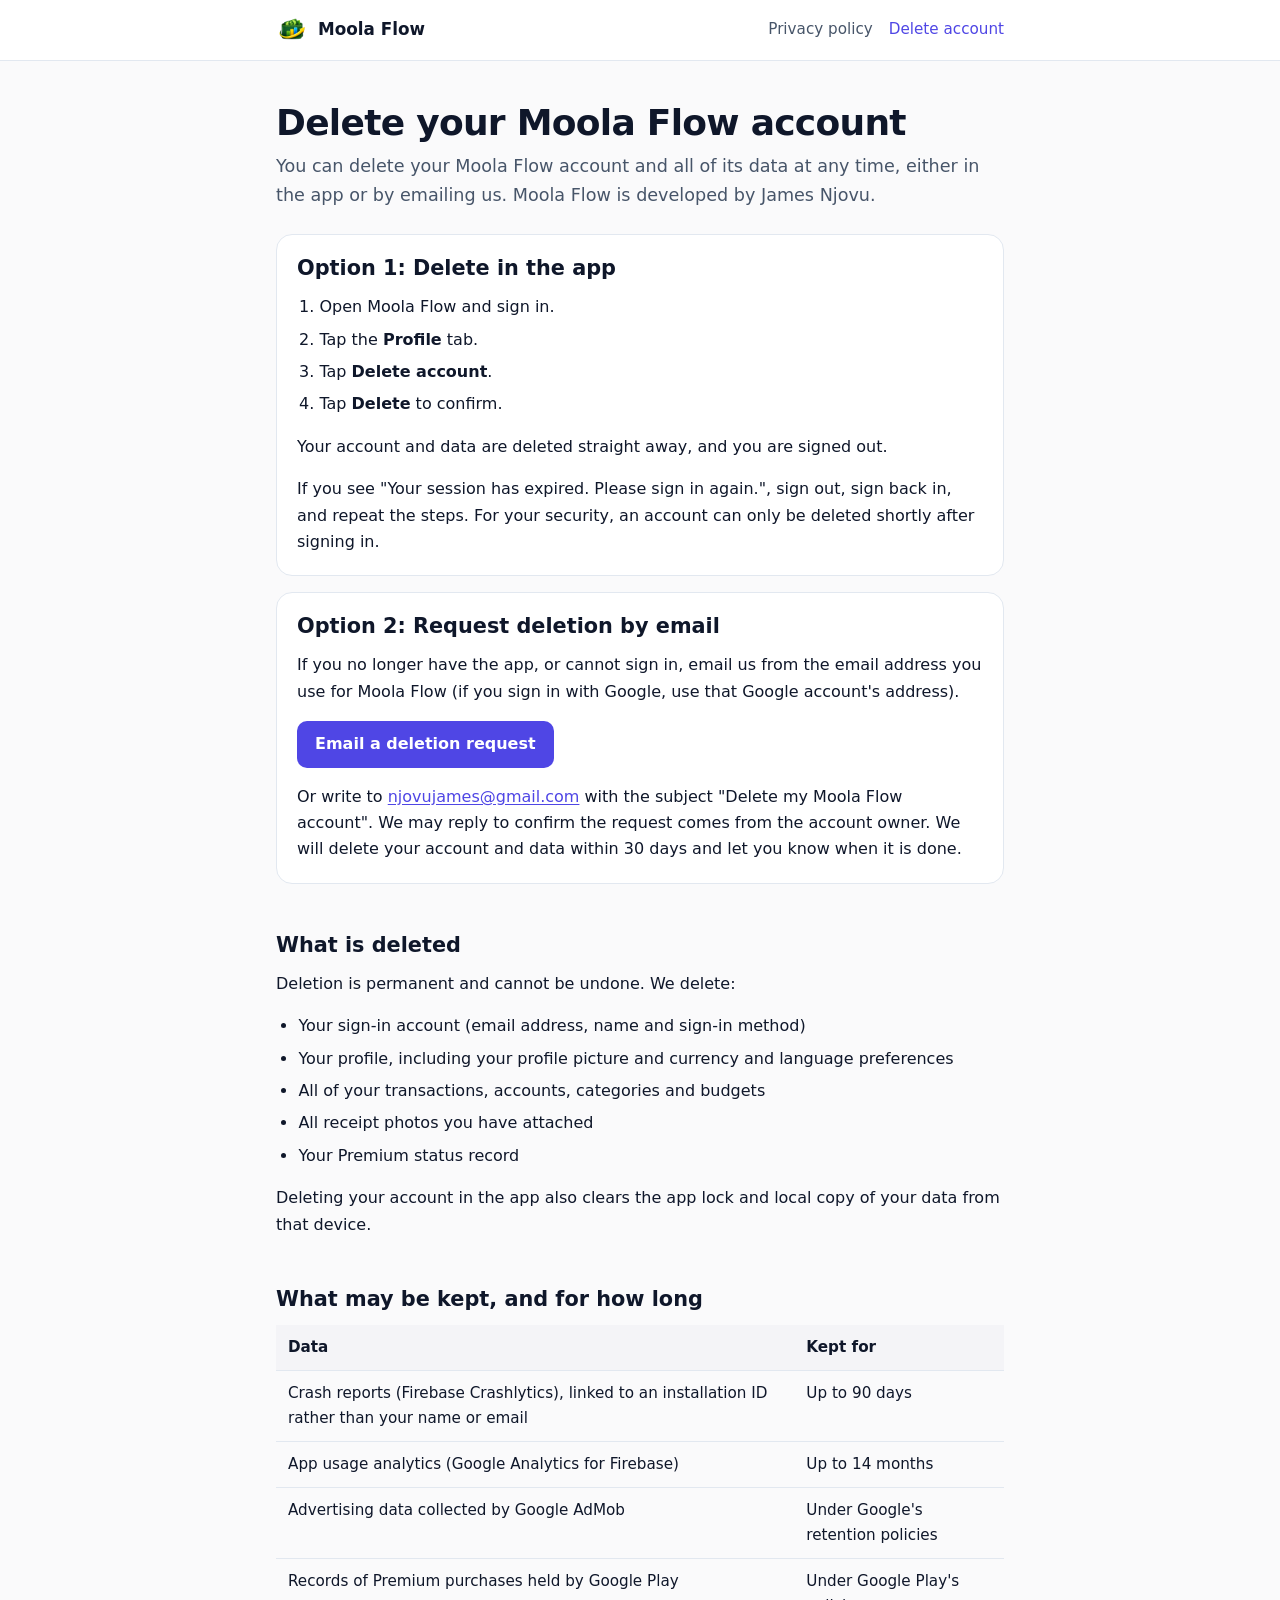
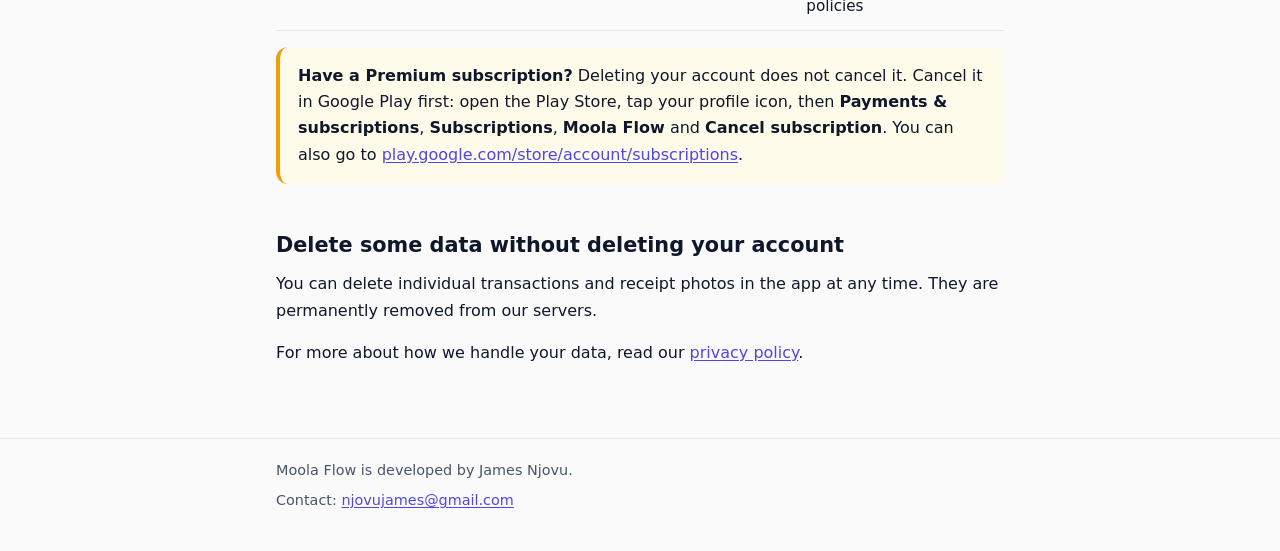
==== delete-account/index.html @ 63647f9d "Add privacy policy and account deletion pages Static pages for the Moola Flow Play Store listing: pr" ====
<!doctype html>
<html lang="en">
<head>
  <meta charset="utf-8">
  <meta name="viewport" content="width=device-width, initial-scale=1">
  <title>Delete Your Account | Moola Flow</title>
  <meta name="description" content="How to delete your Moola Flow account and data, in the app or by email, and what is deleted.">
  <link rel="icon" type="image/png" href="../favicon.png">
  <link rel="stylesheet" href="../assets/style.css">
</head>
<body>
  <a class="skip-link" href="#main">Skip to content</a>
  <header class="site-header">
    <div class="inner">
      <a class="brand" href="../">
        <img src="../assets/icon-192.png" alt="" width="32" height="32">
        Moola Flow
      </a>
      <nav class="site-nav" aria-label="Main">
        <a href="../privacy-policy/">Privacy policy</a>
        <a href="./" aria-current="page">Delete account</a>
      </nav>
    </div>
  </header>

  <main id="main">
    <h1>Delete your Moola Flow account</h1>
    <p class="lede">You can delete your Moola Flow account and all of its data at any time, either in the app or by emailing us. Moola Flow is developed by James Njovu.</p>

    <div class="card">
      <h2 id="in-app">Option 1: Delete in the app</h2>
      <ol>
        <li>Open Moola Flow and sign in.</li>
        <li>Tap the <strong>Profile</strong> tab.</li>
        <li>Tap <strong>Delete account</strong>.</li>
        <li>Tap <strong>Delete</strong> to confirm.</li>
      </ol>
      <p>Your account and data are deleted straight away, and you are signed out.</p>
      <p>If you see "Your session has expired. Please sign in again.", sign out, sign back in, and repeat the steps. For your security, an account can only be deleted shortly after signing in.</p>
    </div>

    <div class="card">
      <h2 id="by-email">Option 2: Request deletion by email</h2>
      <p>If you no longer have the app, or cannot sign in, email us from the email address you use for Moola Flow (if you sign in with Google, use that Google account's address).</p>
      <p><a class="button" href="mailto:njovujames@gmail.com?subject=Delete%20my%20Moola%20Flow%20account&amp;body=Please%20delete%20my%20Moola%20Flow%20account%20and%20all%20of%20its%20data.%0A%0AAccount%20email%3A%20">Email a deletion request</a></p>
      <p>Or write to <a href="mailto:njovujames@gmail.com">njovujames@gmail.com</a> with the subject "Delete my Moola Flow account". We may reply to confirm the request comes from the account owner. We will delete your account and data within 30 days and let you know when it is done.</p>
    </div>

    <h2 id="deleted">What is deleted</h2>
    <p>Deletion is permanent and cannot be undone. We delete:</p>
    <ul>
      <li>Your sign-in account (email address, name and sign-in method)</li>
      <li>Your profile, including your profile picture and currency and language preferences</li>
      <li>All of your transactions, accounts, categories and budgets</li>
      <li>All receipt photos you have attached</li>
      <li>Your Premium status record</li>
    </ul>
    <p>Deleting your account in the app also clears the app lock and local copy of your data from that device.</p>

    <h2 id="kept">What may be kept, and for how long</h2>
    <div class="table-wrap">
      <table>
        <thead>
          <tr>
            <th scope="col">Data</th>
            <th scope="col">Kept for</th>
          </tr>
        </thead>
        <tbody>
          <tr>
            <td>Crash reports (Firebase Crashlytics), linked to an installation ID rather than your name or email</td>
            <td>Up to 90 days</td>
          </tr>
          <tr>
            <td>App usage analytics (Google Analytics for Firebase)</td>
            <td>Up to 14 months</td>
          </tr>
          <tr>
            <td>Advertising data collected by Google AdMob</td>
            <td>Under Google's retention policies</td>
          </tr>
          <tr>
            <td>Records of Premium purchases held by Google Play</td>
            <td>Under Google Play's policies</td>
          </tr>
        </tbody>
      </table>
    </div>

    <div class="callout warning">
      <p><strong>Have a Premium subscription?</strong> Deleting your account does not cancel it. Cancel it in Google Play first: open the Play Store, tap your profile icon, then <strong>Payments &amp; subscriptions</strong>, <strong>Subscriptions</strong>, <strong>Moola Flow</strong> and <strong>Cancel subscription</strong>. You can also go to <a href="https://play.google.com/store/account/subscriptions">play.google.com/store/account/subscriptions</a>.</p>
    </div>

    <h2 id="partial">Delete some data without deleting your account</h2>
    <p>You can delete individual transactions and receipt photos in the app at any time. They are permanently removed from our servers.</p>

    <p>For more about how we handle your data, read our <a href="../privacy-policy/">privacy policy</a>.</p>
  </main>

  <footer class="site-footer">
    <div class="inner">
      <p>Moola Flow is developed by James Njovu.</p>
      <p>Contact: <a href="mailto:njovujames@gmail.com">njovujames@gmail.com</a></p>
    </div>
  </footer>
</body>
</html>
---- assets/style.css ----
/* Moola Flow pages: colours mirror lib/core/constants/app_colors.dart in the app. */
:root {
  --primary: #4f46e5;
  --primary-strong: #3730a3;
  --primary-soft: #eef2ff;
  --warning-soft: #fffbeb;
  --warning-border: #f59e0b;
  --bg: #fafafb;
  --surface: #ffffff;
  --surface-2: #f4f4f7;
  --text: #0f172a;
  --text-2: #475569;
  --border: #e2e8f0;
  color-scheme: light;
}

@media (prefers-color-scheme: dark) {
  :root {
    --primary: #818cf8;
    --primary-strong: #a5b4fc;
    --primary-soft: #1e1b4b;
    --warning-soft: #3a2a0a;
    --warning-border: #f59e0b;
    --bg: #0a0a0f;
    --surface: #16161d;
    --surface-2: #1f1f28;
    --text: #f8fafc;
    --text-2: #a1a1b5;
    --border: #27272f;
    color-scheme: dark;
  }
}

*,
*::before,
*::after {
  box-sizing: border-box;
}

html {
  -webkit-text-size-adjust: 100%;
}

body {
  margin: 0;
  background: var(--bg);
  color: var(--text);
  font-family: "Inter", system-ui, -apple-system, "Segoe UI", Roboto, "Helvetica Neue", Arial, sans-serif;
  font-size: 1rem;
  line-height: 1.65;
}

a {
  color: var(--primary);
  text-underline-offset: 2px;
}

a:hover {
  color: var(--primary-strong);
}

a:focus-visible {
  outline: 2px solid var(--primary);
  outline-offset: 2px;
  border-radius: 4px;
}

.skip-link {
  position: absolute;
  left: -9999px;
}

.skip-link:focus {
  left: 16px;
  top: 16px;
  padding: 8px 12px;
  background: var(--surface);
  border: 1px solid var(--border);
  border-radius: 8px;
  z-index: 10;
}

.site-header {
  border-bottom: 1px solid var(--border);
  background: var(--surface);
}

.site-header .inner,
main,
.site-footer .inner {
  max-width: 760px;
  margin: 0 auto;
  padding-left: 16px;
  padding-right: 16px;
}

.site-header .inner {
  display: flex;
  align-items: center;
  justify-content: space-between;
  gap: 16px;
  flex-wrap: wrap;
  padding-top: 14px;
  padding-bottom: 14px;
}

.brand {
  display: inline-flex;
  align-items: center;
  gap: 10px;
  color: var(--text);
  font-weight: 700;
  font-size: 1.05rem;
  text-decoration: none;
}

.brand img {
  width: 32px;
  height: 32px;
  border-radius: 8px;
}

.site-nav {
  display: flex;
  gap: 16px;
  font-size: 0.95rem;
}

.site-nav a {
  color: var(--text-2);
  text-decoration: none;
}

.site-nav a:hover,
.site-nav a[aria-current="page"] {
  color: var(--primary);
}

main {
  padding-top: 40px;
  padding-bottom: 56px;
}

h1 {
  font-size: clamp(1.75rem, 5vw, 2.25rem);
  line-height: 1.2;
  letter-spacing: -0.02em;
  margin: 0 0 8px;
}

h2 {
  font-size: 1.3rem;
  line-height: 1.3;
  margin: 40px 0 12px;
  padding-top: 8px;
}

h3 {
  font-size: 1.05rem;
  margin: 24px 0 8px;
}

p,
ul,
ol {
  margin: 0 0 16px;
}

ul,
ol {
  padding-left: 1.4rem;
}

li {
  margin-bottom: 6px;
}

.lede {
  color: var(--text-2);
  font-size: 1.1rem;
  margin-bottom: 24px;
}

.meta {
  color: var(--text-2);
  font-size: 0.9rem;
  margin-bottom: 24px;
}

.card {
  background: var(--surface);
  border: 1px solid var(--border);
  border-radius: 16px;
  padding: 20px;
  margin: 0 0 16px;
}

.card h2,
.card h3 {
  margin-top: 0;
  padding-top: 0;
}

.card > :last-child {
  margin-bottom: 0;
}

.callout {
  background: var(--primary-soft);
  border-radius: 12px;
  padding: 16px 18px;
  margin: 0 0 24px;
}

.callout > :last-child {
  margin-bottom: 0;
}

.callout.warning {
  background: var(--warning-soft);
  border-left: 4px solid var(--warning-border);
}

.button {
  display: inline-block;
  background: var(--primary);
  color: #ffffff;
  font-weight: 600;
  text-decoration: none;
  padding: 10px 18px;
  border-radius: 10px;
}

.button:hover {
  background: var(--primary-strong);
  color: #ffffff;
}

@media (prefers-color-scheme: dark) {
  .button,
  .button:hover {
    color: #0a0a0f;
  }
}

.toc {
  background: var(--surface-2);
  border-radius: 12px;
  padding: 16px 18px;
  margin: 0 0 8px;
}

.toc ol {
  margin: 8px 0 0;
}

.toc li {
  margin-bottom: 2px;
}

.table-wrap {
  overflow-x: auto;
  margin: 0 0 16px;
}

table {
  width: 100%;
  border-collapse: collapse;
  font-size: 0.95rem;
}

th,
td {
  text-align: left;
  vertical-align: top;
  padding: 10px 12px;
  border-bottom: 1px solid var(--border);
}

th {
  background: var(--surface-2);
  font-weight: 600;
}

.link-grid {
  display: grid;
  gap: 16px;
  grid-template-columns: repeat(auto-fit, minmax(240px, 1fr));
  margin-top: 24px;
}

.link-grid a.card {
  display: block;
  color: var(--text);
  text-decoration: none;
  margin: 0;
}

.link-grid a.card:hover {
  border-color: var(--primary);
}

.link-grid a.card strong {
  display: block;
  color: var(--primary);
  font-size: 1.05rem;
  margin-bottom: 4px;
}

.link-grid a.card span {
  color: var(--text-2);
}

.site-footer {
  border-top: 1px solid var(--border);
  color: var(--text-2);
  font-size: 0.9rem;
}

.site-footer .inner {
  padding-top: 20px;
  padding-bottom: 32px;
}

.site-footer p {
  margin: 0 0 6px;
}
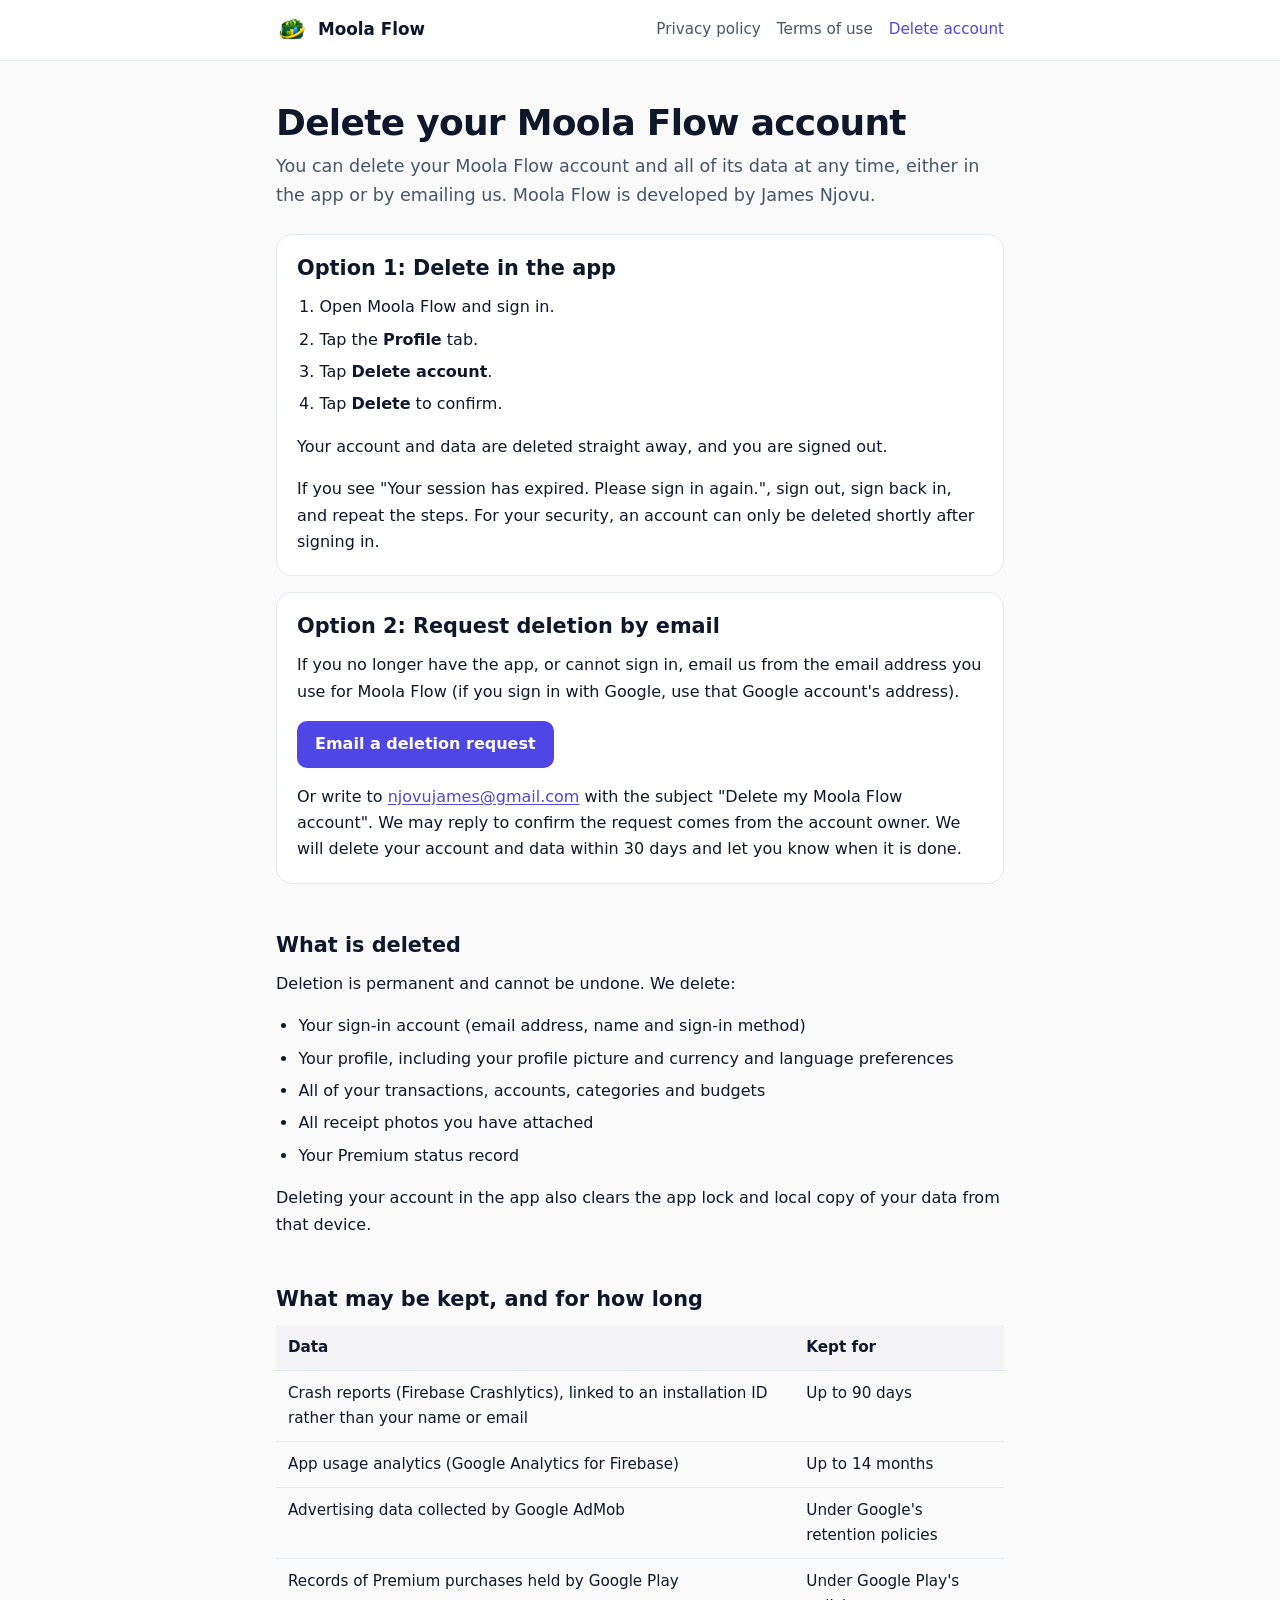
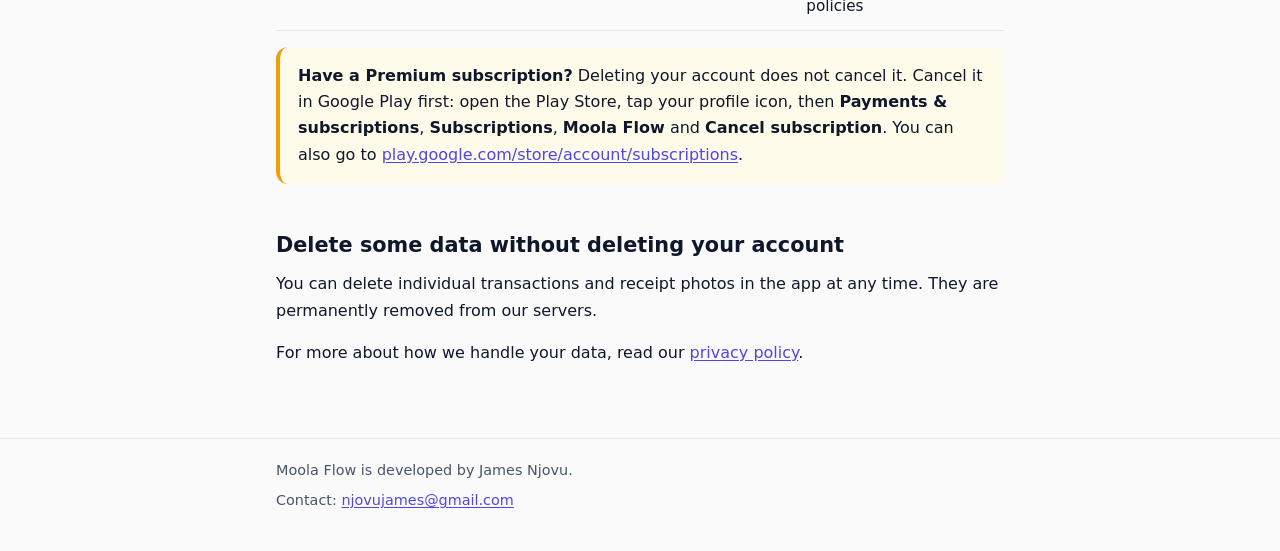
==== commit 77a7faaa: "Add terms of use page and link it from every page The app links the privacy policy and terms of use " ====
--- a/delete-account/index.html
+++ b/delete-account/index.html
@@ -18,6 +18,7 @@
       </a>
       <nav class="site-nav" aria-label="Main">
         <a href="../privacy-policy/">Privacy policy</a>
+        <a href="../terms-of-use/">Terms of use</a>
         <a href="./" aria-current="page">Delete account</a>
       </nav>
     </div>
